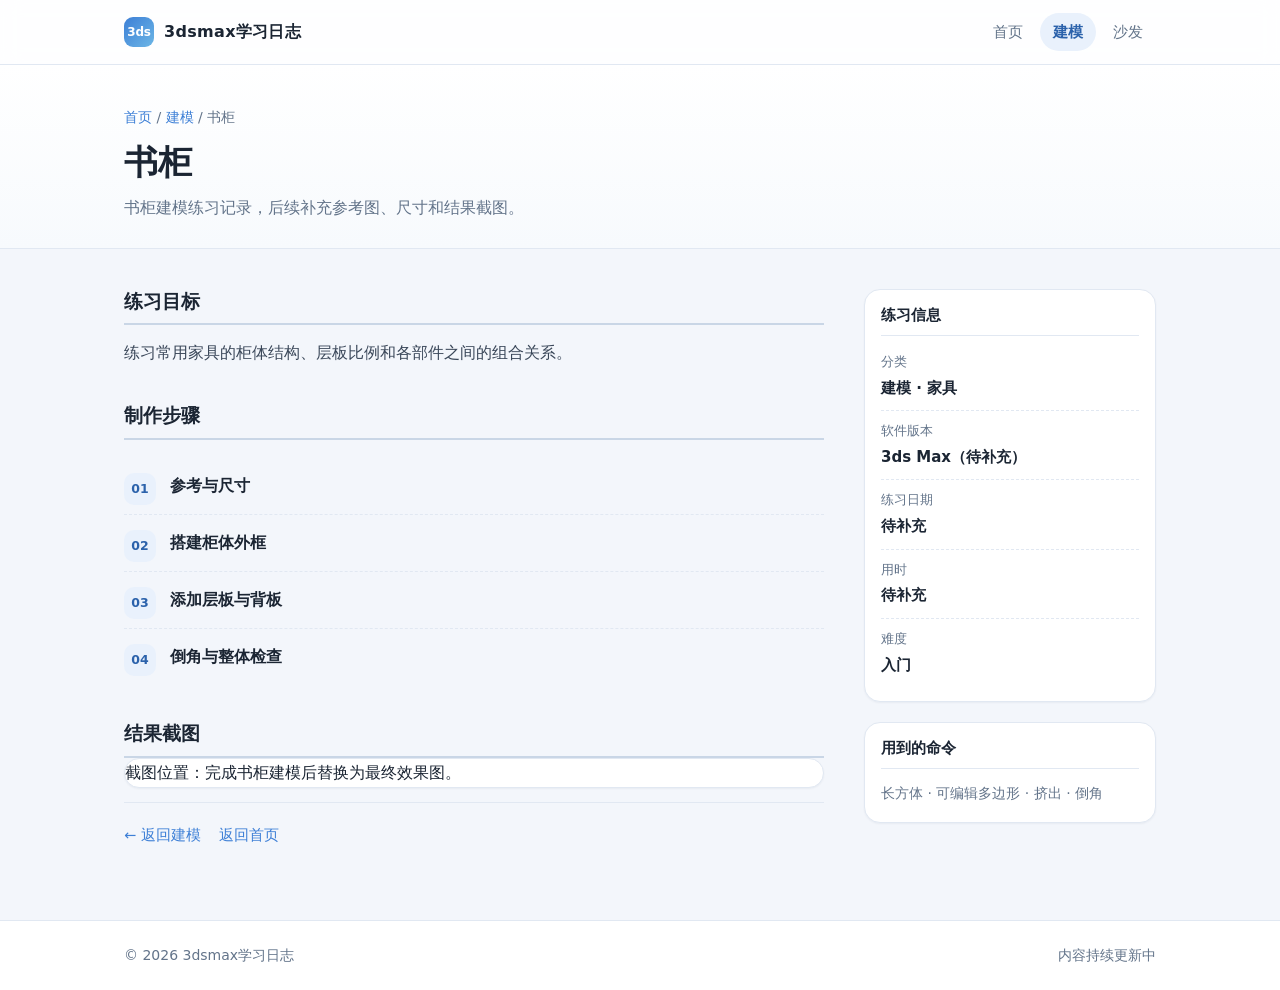
==== bookshelf.html @ 5139e010 "Add bookshelf phone and computer pages" ====
<!DOCTYPE html>
<html lang="zh-CN">
<head>
  <meta charset="UTF-8">
  <meta name="viewport" content="width=device-width, initial-scale=1">
  <title>书柜 · 建模 · 3dsmax学习日志</title>
  <meta name="description" content="3ds Max 书柜建模练习记录：结构、步骤与结果截图。">
  <link rel="stylesheet" href="assets/css/style.css">
</head>
<body>
  <a class="skip-link" href="#main">跳转到主要内容</a>

  <header class="site-header">
    <div class="wrap site-header__inner">
      <a class="brand" href="index.html">
        <span class="brand__mark" aria-hidden="true">3ds</span>
        <span class="brand__name">3dsmax学习日志</span>
      </a>
      <nav class="site-nav" aria-label="站点导航">
        <a href="index.html">首页</a>
        <a href="modeling.html" aria-current="page">建模</a>
        <a href="sofa.html">沙发</a>
      </nav>
    </div>
  </header>

  <main id="main">
    <div class="page-head">
      <div class="wrap">
        <p class="breadcrumb"><a href="index.html">首页</a> / <a href="modeling.html">建模</a> / 书柜</p>
        <h1 class="page-title">书柜</h1>
        <p class="page-lead">书柜建模练习记录，后续补充参考图、尺寸和结果截图。</p>
      </div>
    </div>

    <div class="page-body">
      <div class="wrap">
        <div class="log">
          <div class="log__main">
            <section>
              <h2 class="section-title">练习目标</h2>
              <p>练习常用家具的柜体结构、层板比例和各部件之间的组合关系。</p>
            </section>

            <section>
              <h2 class="section-title">制作步骤</h2>
              <ol class="step-list">
                <li><strong>参考与尺寸</strong></li>
                <li><strong>搭建柜体外框</strong></li>
                <li><strong>添加层板与背板</strong></li>
                <li><strong>倒角与整体检查</strong></li>
              </ol>
            </section>

            <section>
              <h2 class="section-title">结果截图</h2>
              <div class="shot">截图位置：完成书柜建模后替换为最终效果图。</div>
            </section>

            <p class="back-link">
              <a href="modeling.html">← 返回建模</a>
              <a href="index.html">返回首页</a>
            </p>
          </div>

          <aside class="log__side">
            <div class="side-card">
              <h2 class="side-card__title">练习信息</h2>
              <dl class="side-card__list">
                <div><dt>分类</dt><dd>建模 · 家具</dd></div>
                <div><dt>软件版本</dt><dd>3ds Max（待补充）</dd></div>
                <div><dt>练习日期</dt><dd>待补充</dd></div>
                <div><dt>用时</dt><dd>待补充</dd></div>
                <div><dt>难度</dt><dd>入门</dd></div>
              </dl>
            </div>

            <div class="side-card">
              <h2 class="side-card__title">用到的命令</h2>
              <p class="side-card__body">长方体 · 可编辑多边形 · 挤出 · 倒角</p>
            </div>
          </aside>
        </div>
      </div>
    </div>
  </main>

  <footer class="site-footer">
    <div class="wrap site-footer__inner">
      <span>© 2026 3dsmax学习日志</span>
      <span class="site-footer__note">内容持续更新中</span>
    </div>
  </footer>
</body>
</html>
---- assets/css/style.css ----
/* 3dsmax 学习日志 · 全站样式
   页面：index.html / modeling.html / sofa.html */

:root {
  --bg: #f3f6fb;
  --surface: #ffffff;
  --surface-soft: #f7fafd;
  --border: #e1e8f2;
  --border-strong: #c9d6e6;
  --text: #1b2533;
  --text-soft: #3a4759;
  --muted: #63748a;
  --accent: #3d7fd6;
  --accent-deep: #2b62ab;
  --accent-weak: #e9f1fc;
  --accent-line: #bcd6f5;
  --radius: 16px;
  --shadow: 0 1px 2px rgba(24, 43, 71, .05);
  --shadow-hover: 0 14px 30px rgba(24, 43, 71, .12);
  --wrap: 1080px;
}

* {
  box-sizing: border-box;
}

html {
  scroll-behavior: smooth;
}

body {
  margin: 0;
  background: var(--bg);
  color: var(--text);
  font-family: "Noto Sans SC", "PingFang SC", "Microsoft YaHei", "Hiragino Sans GB", system-ui, sans-serif;
  font-size: 16px;
  line-height: 1.75;
  -webkit-font-smoothing: antialiased;
}

img {
  max-width: 100%;
  display: block;
}

a {
  color: var(--accent);
  text-decoration: none;
}

a:hover {
  text-decoration: underline;
}

h1, h2, h3 {
  margin: 0;
  line-height: 1.3;
  font-weight: 700;
}

.wrap {
  max-width: var(--wrap);
  margin: 0 auto;
  padding: 0 24px;
}

.skip-link {
  position: absolute;
  left: -9999px;
}

.skip-link:focus {
  left: 16px;
  top: 12px;
  z-index: 20;
  padding: 8px 14px;
  background: var(--surface);
  border-radius: 8px;
}

/* ---------- 顶部导航 ---------- */

.site-header {
  position: sticky;
  top: 0;
  z-index: 5;
  background: rgba(255, 255, 255, .9);
  backdrop-filter: blur(10px);
  border-bottom: 1px solid var(--border);
}

.site-header__inner {
  display: flex;
  align-items: center;
  justify-content: space-between;
  gap: 24px;
  min-height: 64px;
  flex-wrap: wrap;
}

.brand {
  display: flex;
  align-items: center;
  gap: 10px;
  color: var(--text);
  font-weight: 700;
}

.brand:hover {
  text-decoration: none;
}

.brand__mark {
  display: grid;
  place-items: center;
  width: 30px;
  height: 30px;
  font-size: 12px;
  font-weight: 700;
  letter-spacing: -.02em;
  color: #fff;
  background: linear-gradient(135deg, var(--accent), #6cb6e6);
  border-radius: 9px;
}

.brand__name {
  letter-spacing: .02em;
}

.site-nav {
  display: flex;
  gap: 4px;
  flex-wrap: wrap;
}

.site-nav a {
  padding: 6px 13px;
  font-size: 15px;
  color: var(--muted);
  border-radius: 999px;
}

.site-nav a:hover {
  background: var(--accent-weak);
  color: var(--accent);
  text-decoration: none;
}

.site-nav a[aria-current="page"] {
  background: var(--accent-weak);
  color: var(--accent-deep);
  font-weight: 600;
}

/* ---------- 首页：导航栏融进展示图片上方 ---------- */

.page-home main {
  margin-top: calc(var(--header-h, 64px) * -1);
}

.page-home #main {
  scroll-margin-top: var(--header-h, 64px);
}

.page-home .site-header {
  background: none;
  backdrop-filter: none;
  border-bottom-color: transparent;
  transition: border-color .2s ease, box-shadow .2s ease;
}

.page-home .site-header.is-solid {
  background: rgba(255, 255, 255, .92);
  backdrop-filter: blur(10px);
  border-bottom-color: var(--border);
  box-shadow: 0 6px 18px rgba(24, 43, 71, .06);
}

/* ---------- 首页：展示图片（左右与上方通栏） ---------- */

.hero {
  padding: 0;
}

.hero__banner {
  position: relative;
  margin: 0;
  overflow: hidden;
  background: var(--surface);
}

.hero__banner img {
  width: 100%;
  height: auto;
  aspect-ratio: 2550 / 1378;
  max-height: 88vh;
  object-fit: cover;
  object-position: center top;
}

/* 图片顶部一层很轻的白纱：导航压在图上时字看得清，又不留下分界线 */
.page-home .hero__banner::after {
  content: "";
  position: absolute;
  inset: 0 0 auto;
  height: clamp(120px, 18vw, 240px);
  pointer-events: none;
  background: linear-gradient(180deg,
    rgba(255, 255, 255, .5) 0%,
    rgba(255, 255, 255, .34) 22%,
    rgba(255, 255, 255, .2) 40%,
    rgba(255, 255, 255, .11) 56%,
    rgba(255, 255, 255, .05) 72%,
    rgba(255, 255, 255, .015) 86%,
    rgba(255, 255, 255, 0) 100%);
}

.hero__head {
  padding: 34px 4px 0;
}

.hero__eyebrow {
  margin: 0 0 8px;
  font-size: 13px;
  font-weight: 600;
  letter-spacing: .18em;
  color: var(--accent);
  text-transform: uppercase;
}

.hero__title {
  font-size: clamp(28px, 4.4vw, 44px);
  letter-spacing: .01em;
}

.hero__lead {
  max-width: 64ch;
  margin: 14px 0 0;
  color: var(--text-soft);
}

.tag-list {
  display: flex;
  flex-wrap: wrap;
  gap: 8px;
  margin: 20px 0 0;
  padding: 0;
  list-style: none;
}

.tag-list li {
  padding: 3px 12px;
  font-size: 13px;
  color: var(--muted);
  background: #eef3fa;
  border: 1px solid var(--border);
  border-radius: 999px;
}

/* ---------- 卡片入口 ---------- */

.cards {
  padding: 40px 0 72px;
}

.section-title {
  padding-bottom: 10px;
  font-size: 22px;
  border-bottom: 2px solid var(--border-strong);
}

.section-desc {
  margin: 12px 0 26px;
  font-size: 15px;
  color: var(--muted);
}

.card-grid {
  display: grid;
  grid-template-columns: repeat(auto-fill, minmax(min(230px, 100%), 1fr));
  gap: 20px;
}

.card {
  position: relative;
  display: flex;
  flex-direction: column;
  gap: 8px;
  padding: 24px 22px 20px;
  overflow: hidden;
  color: inherit;
  background: var(--surface);
  border: 1px solid var(--border);
  border-radius: var(--radius);
  box-shadow: var(--shadow);
  transition: transform .18s ease, box-shadow .18s ease, border-color .18s ease;
}

.card::before {
  content: "";
  position: absolute;
  inset: 0 0 auto;
  height: 3px;
  background: linear-gradient(90deg, var(--accent), #79bdea);
  transform: scaleX(0);
  transform-origin: left;
  transition: transform .22s ease;
}

.card:hover,
.card:focus-visible {
  transform: translateY(-4px);
  border-color: var(--accent);
  box-shadow: var(--shadow-hover);
  text-decoration: none;
}

.card:hover::before,
.card:focus-visible::before {
  transform: scaleX(1);
}

.card__index {
  font-size: 13px;
  font-weight: 700;
  letter-spacing: .12em;
  color: var(--accent);
}

.card__title {
  font-size: 19px;
}

.card__desc {
  flex: 1;
  margin: 0;
  font-size: 14px;
  color: var(--muted);
}

.card__more {
  margin-top: 6px;
  font-size: 14px;
  font-weight: 600;
  color: var(--accent);
}

.card__more::after {
  content: " →";
}

.card--todo {
  background: repeating-linear-gradient(135deg, #fdfefe, #fdfefe 12px, #f4f8fd 12px, #f4f8fd 24px);
  border-style: dashed;
}

.card--todo .card__index,
.card--todo .card__more {
  color: var(--muted);
}

.card--todo::before {
  display: none;
}

/* ---------- 内页页头 ---------- */

.page-head {
  padding: 40px 0 26px;
  background: linear-gradient(180deg, #ffffff, #f7fafd);
  border-bottom: 1px solid var(--border);
}

.breadcrumb {
  margin: 0 0 10px;
  font-size: 14px;
  color: var(--muted);
}

.page-title {
  font-size: clamp(24px, 3.4vw, 34px);
}

.page-lead {
  max-width: 64ch;
  margin: 10px 0 0;
  color: var(--muted);
}

.page-body {
  padding: 40px 0 72px;
}

/* ---------- 日志正文 ---------- */

.log {
  display: grid;
  grid-template-columns: minmax(0, 1fr) 292px;
  gap: 40px;
  align-items: start;
}

.log__main > section + section {
  margin-top: 36px;
}

.log__main .section-title {
  font-size: 19px;
}

.log__main p {
  margin: 14px 0 0;
  color: var(--text-soft);
}

.step-list {
  margin: 18px 0 0;
  padding: 0;
  list-style: none;
  counter-reset: step;
}

.step-list > li {
  position: relative;
  padding: 14px 0 14px 46px;
  border-bottom: 1px dashed var(--border);
}

.step-list > li:last-child {
  border-bottom: 0;
}

.step-list > li::before {
  counter-increment: step;
  content: counter(step, decimal-leading-zero);
  position: absolute;
  left: 0;
  top: 15px;
  display: grid;
  place-items: center;
  width: 32px;
  height: 32px;
  font-size: 12.5px;
  font-weight: 700;
  color: var(--accent-deep);
  background: var(--accent-weak);
  border-radius: 10px;
}

.step-list strong {
  display: block;
}

.step-list span {
  font-size: 14px;
  color: var(--muted);
}

.shot {
  margin: 0;
  overflow: hidden;
  background: var(--surface);
  border: 1px solid var(--border);
  border-radius: var(--radius);
  box-shadow: var(--shadow);
}

.shot img {
  width: 100%;
  height: auto;
}

.shot figcaption {
  padding: 10px 14px;
  font-size: 13px;
  color: var(--muted);
  border-top: 1px solid var(--border);
}

.shot-gallery {
  display: grid;
  gap: 18px;
  margin-top: 18px;
}

.note-table {
  width: 100%;
  margin: 18px 0 0;
  border-collapse: collapse;
  font-size: 14.5px;
  background: var(--surface);
  border: 1px solid var(--border);
  border-radius: var(--radius);
  overflow: hidden;
}

.note-table caption {
  padding-bottom: 10px;
  font-size: 13px;
  color: var(--muted);
  text-align: left;
}

.note-table th,
.note-table td {
  padding: 11px 16px;
  text-align: left;
  border-bottom: 1px solid var(--border);
}

.note-table th {
  width: 34%;
  font-weight: 600;
  color: var(--muted);
  background: var(--surface-soft);
}

.note-table tr:last-child th,
.note-table tr:last-child td {
  border-bottom: 0;
}

.back-link {
  display: flex;
  gap: 18px;
  flex-wrap: wrap;
  margin-top: 44px;
  padding-top: 20px;
  font-size: 14.5px;
  border-top: 1px solid var(--border);
}

/* ---------- 侧栏 ---------- */

.side-card {
  overflow: hidden;
  background: var(--surface);
  border: 1px solid var(--border);
  border-radius: var(--radius);
  box-shadow: var(--shadow);
}

.side-card + .side-card {
  margin-top: 20px;
}

.side-card__title {
  margin: 16px 16px 0;
  padding-bottom: 10px;
  font-size: 15px;
  border-bottom: 1px solid var(--border);
}

.side-card__list {
  margin: 0;
  padding: 6px 16px 14px;
}

.side-card__list > div {
  padding: 9px 0;
  border-bottom: 1px dashed var(--border);
}

.side-card__list > div:last-child {
  border-bottom: 0;
}

.side-card__list dt {
  font-size: 12.5px;
  color: var(--muted);
}

.side-card__list dd {
  margin: 2px 0 0;
  font-size: 15px;
  font-weight: 600;
}

.side-card__body {
  margin: 12px 16px 16px;
  font-size: 14px;
  color: var(--muted);
}

/* ---------- 页脚 ---------- */

.site-footer {
  background: var(--surface);
  border-top: 1px solid var(--border);
}

.site-footer__inner {
  display: flex;
  align-items: center;
  justify-content: space-between;
  gap: 12px;
  flex-wrap: wrap;
  padding-top: 22px;
  padding-bottom: 22px;
  font-size: 14px;
  color: var(--muted);
}

/* ---------- 响应式 ---------- */

@media (max-width: 960px) {
  .log {
    grid-template-columns: minmax(0, 1fr);
    gap: 32px;
  }
}

@media (max-width: 620px) {
  /* 没有脚本时导航会折成两行，用这个高度兜底，图片上方才不会露出空隙 */
  html {
    --header-h: 113px;
  }

  .wrap {
    padding: 0 18px;
  }

  .site-header__inner {
    min-height: 0;
    padding-top: 10px;
    padding-bottom: 10px;
  }

  .hero__banner img {
    min-height: 240px;
  }

  .hero__head {
    padding-top: 26px;
  }

  .note-table th {
    width: 40%;
    padding: 10px 12px;
  }

  .note-table td {
    padding: 10px 12px;
  }
}
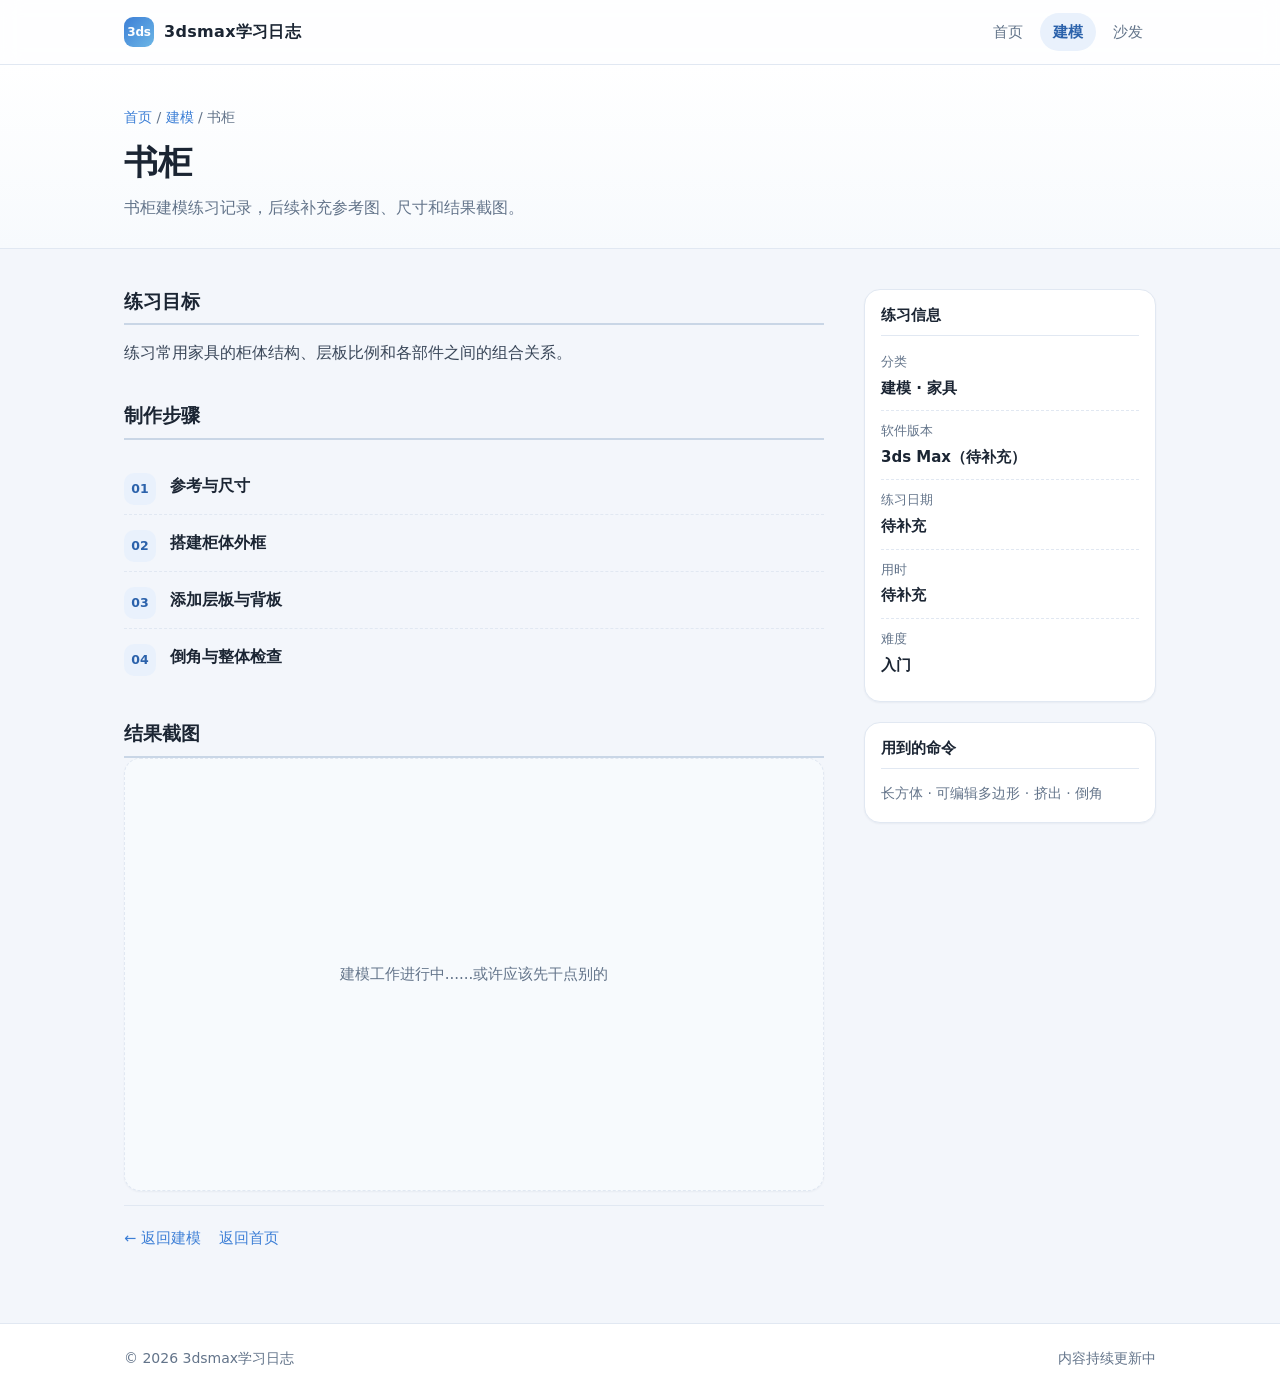
==== commit 174887a4: "Add modeling progress placeholders" ====
--- a/bookshelf.html
+++ b/bookshelf.html
@@ -54,7 +54,11 @@
 
             <section>
               <h2 class="section-title">结果截图</h2>
-              <div class="shot">截图位置：完成书柜建模后替换为最终效果图。</div>
+              <div class="shot shot--placeholder"
+                   role="img"
+                   aria-label="建模工作进行中......或许应该先干点别的">
+                <span class="shot__placeholder-text">建模工作进行中......或许应该先干点别的</span>
+              </div>
             </section>
 
             <p class="back-link">
--- a/assets/css/style.css
+++ b/assets/css/style.css
@@ -281,6 +281,11 @@
   gap: 20px;
 }
 
+.card-grid--stacked {
+  grid-template-columns: minmax(0, calc(50% - 10px));
+  justify-content: start;
+}
+
 .card {
   position: relative;
   display: flex;
@@ -361,6 +366,47 @@
 
 .card--todo::before {
   display: none;
+}
+
+.card--feature {
+  justify-content: flex-end;
+  min-height: 340px;
+  padding: 28px 24px 24px;
+  color: #fff;
+  background-color: #253b2a;
+  background-image:
+    linear-gradient(180deg, rgba(15, 30, 20, .08) 0%, rgba(15, 30, 20, .18) 38%, rgba(10, 24, 15, .92) 100%),
+    url("../img/modeling-card.jpg");
+  background-position: center 34%;
+  background-size: cover;
+  border-color: rgba(255, 255, 255, .32);
+}
+
+.card--feature .card__index {
+  color: #e4f2df;
+  text-shadow: 0 1px 8px rgba(0, 0, 0, .45);
+}
+
+.card--feature .card__title {
+  font-size: 30px;
+  line-height: 1.15;
+  text-shadow: 0 2px 12px rgba(0, 0, 0, .55);
+}
+
+.card--feature .card__desc {
+  flex: 0;
+  max-width: 42ch;
+  color: rgba(255, 255, 255, .92);
+  text-shadow: 0 1px 8px rgba(0, 0, 0, .5);
+}
+
+.card--feature .card__more {
+  color: #fff;
+}
+
+.card--feature:hover,
+.card--feature:focus-visible {
+  border-color: rgba(255, 255, 255, .72);
 }
 
 /* ---------- 内页页头 ---------- */
@@ -465,6 +511,23 @@
   box-shadow: var(--shadow);
 }
 
+.shot--placeholder {
+  display: grid;
+  place-items: center;
+  aspect-ratio: 1848 / 1143;
+  padding: 32px;
+  text-align: center;
+  background: var(--surface-soft);
+  border-style: dashed;
+}
+
+.shot__placeholder-text {
+  max-width: 30ch;
+  font-size: 15px;
+  line-height: 1.8;
+  color: var(--muted);
+}
+
 .shot img {
   width: 100%;
   height: auto;
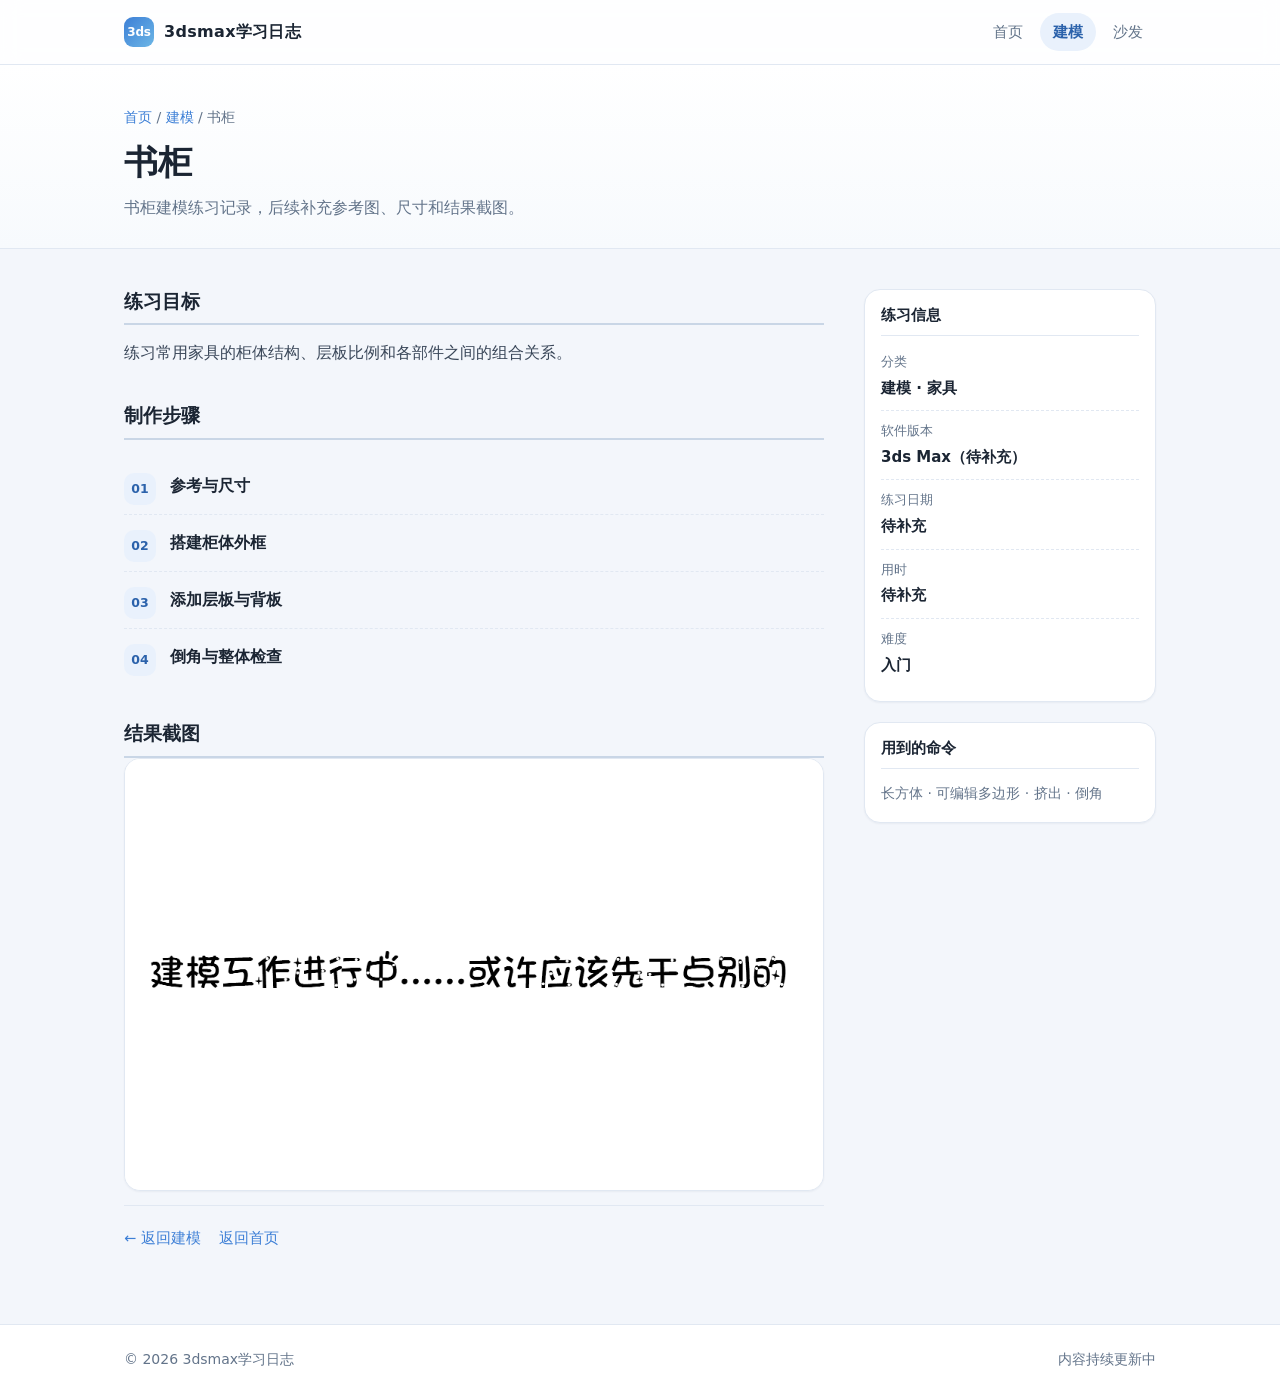
==== commit 8176cee8: "Add progress image to model result sections" ====
--- a/bookshelf.html
+++ b/bookshelf.html
@@ -54,11 +54,11 @@
 
             <section>
               <h2 class="section-title">结果截图</h2>
-              <div class="shot shot--placeholder"
-                   role="img"
-                   aria-label="建模工作进行中......或许应该先干点别的">
-                <span class="shot__placeholder-text">建模工作进行中......或许应该先干点别的</span>
-              </div>
+              <figure class="shot">
+                <img src="assets/img/modeling-progress.png"
+                     alt="建模工作进行中......或许应该先干点别的"
+                     width="1848" height="1143" loading="lazy">
+              </figure>
             </section>
 
             <p class="back-link">
--- a/assets/css/style.css
+++ b/assets/css/style.css
@@ -511,23 +511,6 @@
   box-shadow: var(--shadow);
 }
 
-.shot--placeholder {
-  display: grid;
-  place-items: center;
-  aspect-ratio: 1848 / 1143;
-  padding: 32px;
-  text-align: center;
-  background: var(--surface-soft);
-  border-style: dashed;
-}
-
-.shot__placeholder-text {
-  max-width: 30ch;
-  font-size: 15px;
-  line-height: 1.8;
-  color: var(--muted);
-}
-
 .shot img {
   width: 100%;
   height: auto;
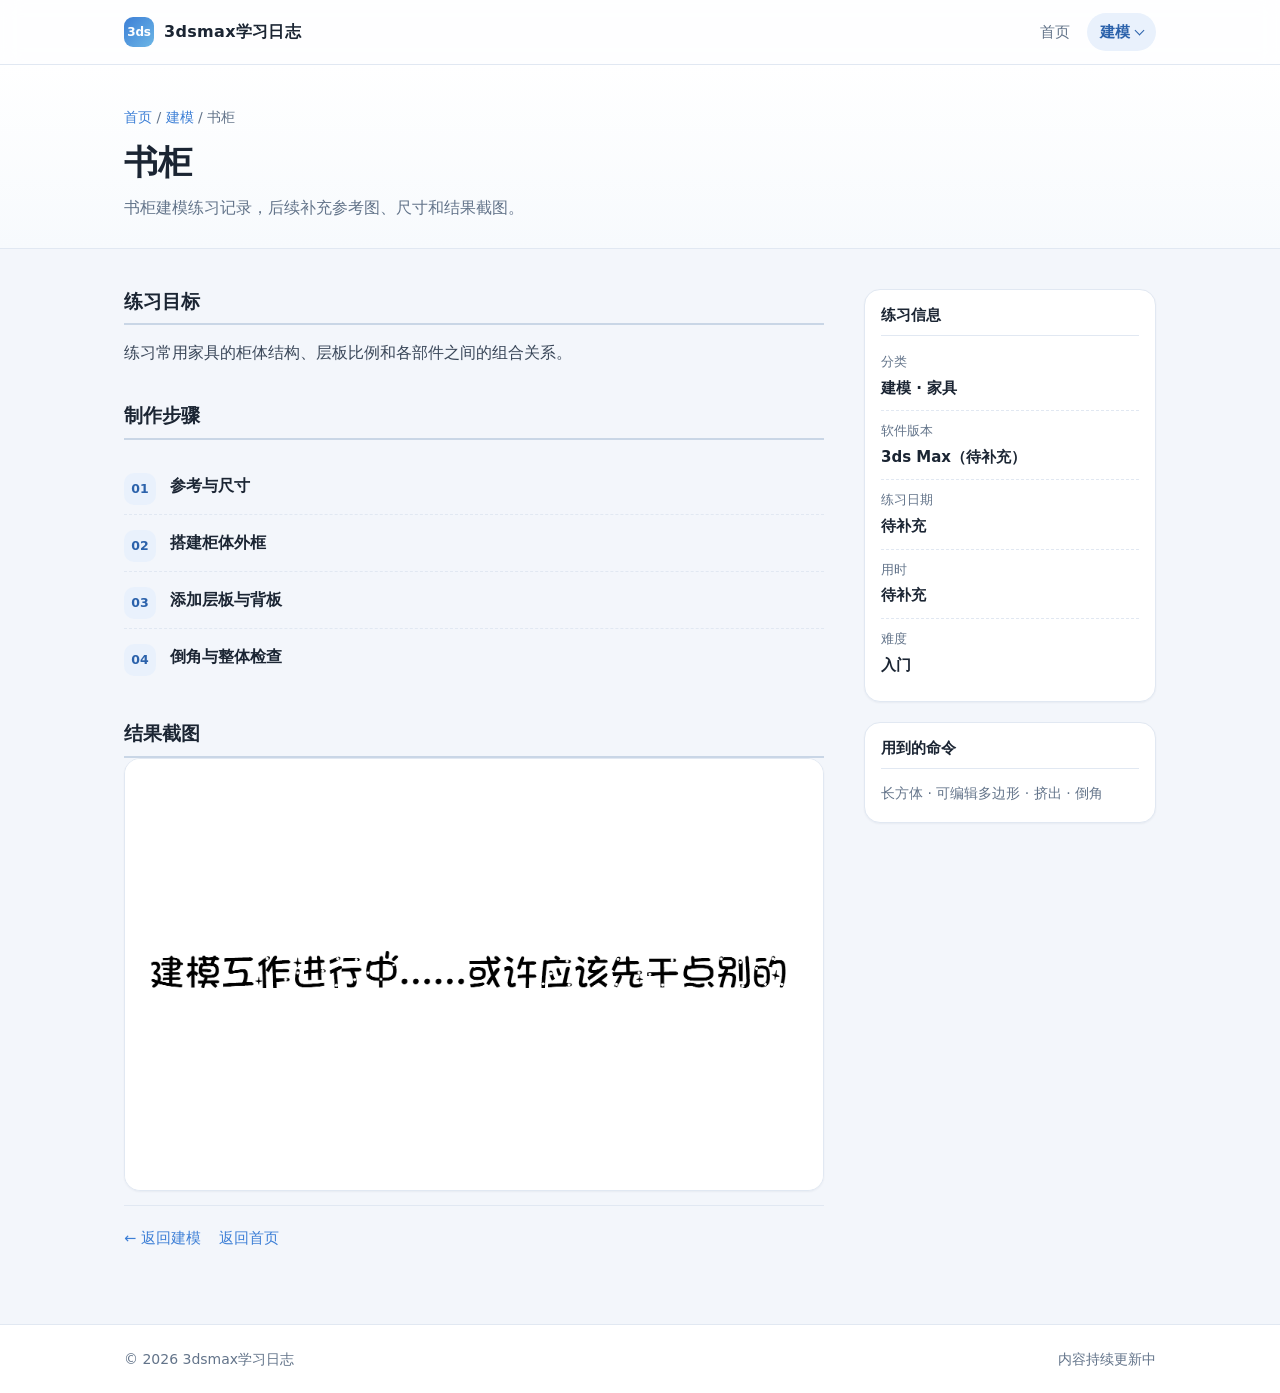
==== commit 2b64cc18: "Add modeling dropdown navigation" ====
--- a/bookshelf.html
+++ b/bookshelf.html
@@ -18,8 +18,15 @@
       </a>
       <nav class="site-nav" aria-label="站点导航">
         <a href="index.html">首页</a>
-        <a href="modeling.html" aria-current="page">建模</a>
-        <a href="sofa.html">沙发</a>
+        <div class="site-nav__dropdown is-current">
+          <a class="site-nav__parent" href="modeling.html" aria-haspopup="true">建模</a>
+          <div class="site-nav__submenu">
+            <a href="sofa.html">沙发</a>
+            <a href="bookshelf.html" aria-current="page">书柜</a>
+            <a href="phone.html">手机</a>
+            <a href="computer.html">电脑</a>
+          </div>
+        </div>
       </nav>
     </div>
   </header>
--- a/assets/css/style.css
+++ b/assets/css/style.css
@@ -129,8 +129,71 @@
 
 .site-nav {
   display: flex;
+  align-items: center;
   gap: 4px;
   flex-wrap: wrap;
+}
+
+.site-nav__dropdown {
+  position: relative;
+}
+
+.site-nav__dropdown::after {
+  content: "";
+  position: absolute;
+  top: 100%;
+  left: 0;
+  right: 0;
+  height: 10px;
+}
+
+.site-nav__parent {
+  display: flex;
+  align-items: center;
+  gap: 6px;
+}
+
+.site-nav__parent::after {
+  content: "";
+  width: 6px;
+  height: 6px;
+  margin-top: -3px;
+  border-right: 1.5px solid currentColor;
+  border-bottom: 1.5px solid currentColor;
+  transform: rotate(45deg);
+  transition: transform .18s ease;
+}
+
+.site-nav__dropdown:hover .site-nav__parent::after,
+.site-nav__dropdown:focus-within .site-nav__parent::after {
+  margin-top: 3px;
+  transform: rotate(225deg);
+}
+
+.site-nav__submenu {
+  position: absolute;
+  top: calc(100% + 10px);
+  left: 50%;
+  z-index: 20;
+  display: grid;
+  min-width: 126px;
+  gap: 2px;
+  padding: 8px;
+  visibility: hidden;
+  opacity: 0;
+  background: rgba(255, 255, 255, .98);
+  border: 1px solid var(--border);
+  border-radius: 12px;
+  box-shadow: 0 14px 34px rgba(24, 43, 71, .14);
+  transform: translate(-50%, -6px);
+  transition: opacity .16s ease, transform .16s ease, visibility .16s ease;
+}
+
+.site-nav__dropdown:hover .site-nav__submenu,
+.site-nav__dropdown:focus-within .site-nav__submenu {
+  visibility: visible;
+  opacity: 1;
+  transform: translate(-50%, 0);
 }
 
 .site-nav a {
@@ -150,6 +213,19 @@
   background: var(--accent-weak);
   color: var(--accent-deep);
   font-weight: 600;
+}
+
+.site-nav__dropdown.is-current > .site-nav__parent {
+  background: var(--accent-weak);
+  color: var(--accent-deep);
+  font-weight: 600;
+}
+
+.site-nav__submenu a {
+  padding: 8px 12px;
+  font-size: 14px;
+  text-align: left;
+  white-space: nowrap;
 }
 
 /* ---------- 首页：导航栏融进展示图片上方 ---------- */
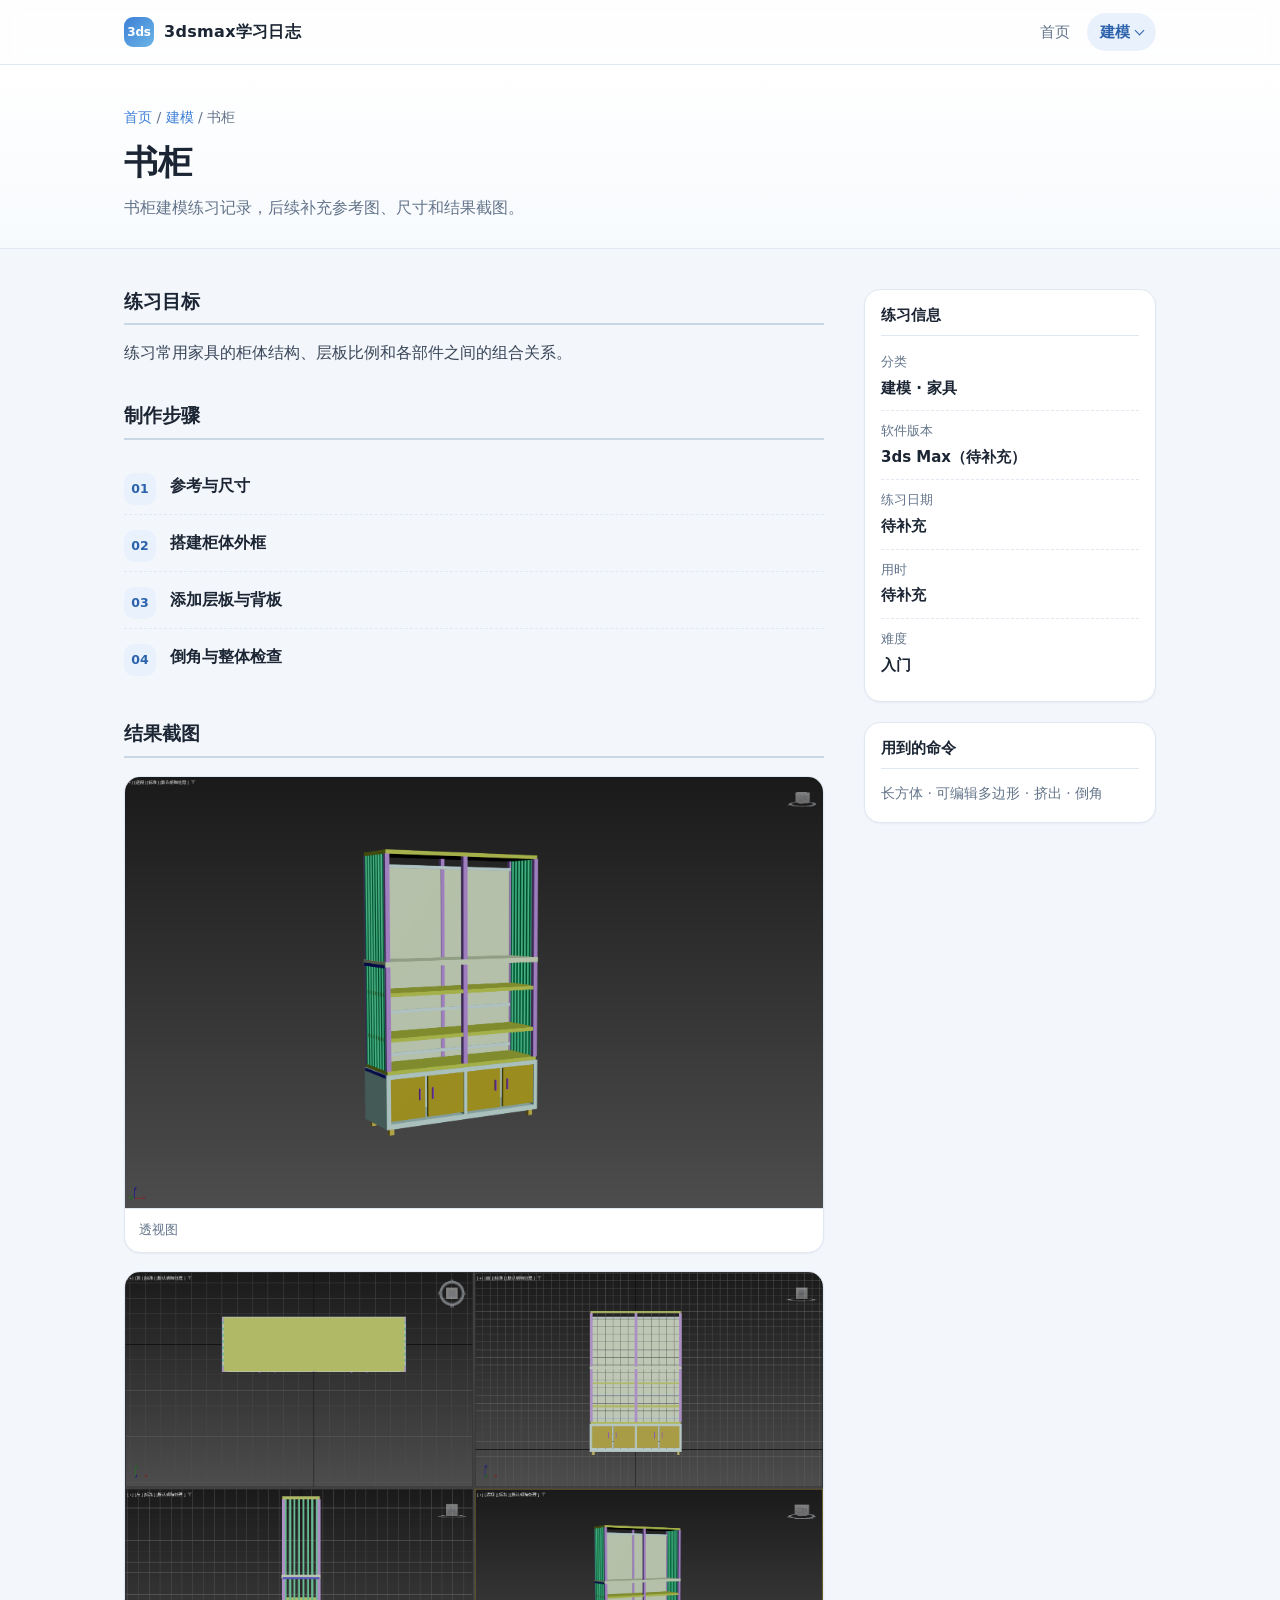
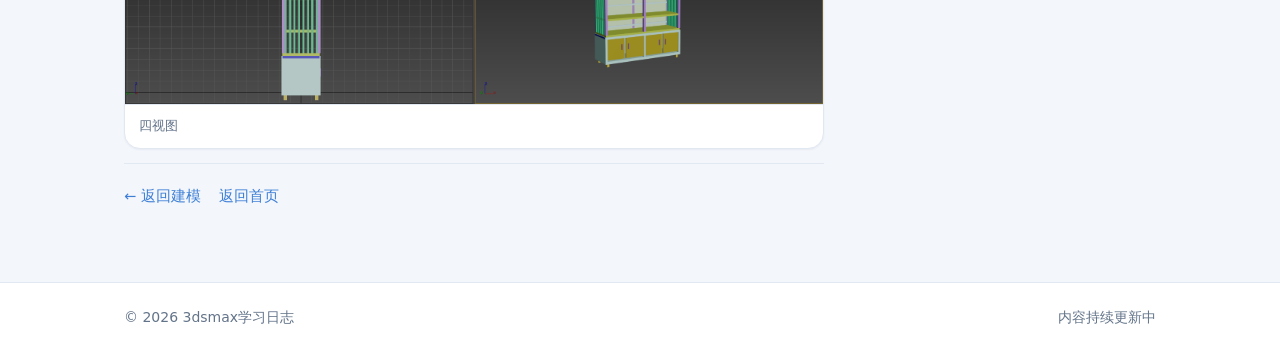
==== commit c08d69ec: "Add bookshelf result screenshots" ====
--- a/bookshelf.html
+++ b/bookshelf.html
@@ -5,7 +5,7 @@
   <meta name="viewport" content="width=device-width, initial-scale=1">
   <title>书柜 · 建模 · 3dsmax学习日志</title>
   <meta name="description" content="3ds Max 书柜建模练习记录：结构、步骤与结果截图。">
-  <link rel="stylesheet" href="assets/css/style.css">
+  <link rel="stylesheet" href="assets/css/style.css?v=20261029-nav2">
 </head>
 <body>
   <a class="skip-link" href="#main">跳转到主要内容</a>
@@ -61,11 +61,20 @@
 
             <section>
               <h2 class="section-title">结果截图</h2>
-              <figure class="shot">
-                <img src="assets/img/modeling-progress.png"
-                     alt="建模工作进行中......或许应该先干点别的"
-                     width="1848" height="1143" loading="lazy">
-              </figure>
+              <div class="shot-gallery">
+                <figure class="shot">
+                  <img src="assets/img/bookshelf-result-perspective.png"
+                       alt="书柜建模完成后的透视图"
+                       width="1848" height="1143" loading="lazy">
+                  <figcaption>透视图</figcaption>
+                </figure>
+                <figure class="shot">
+                  <img src="assets/img/bookshelf-result-views.png"
+                       alt="书柜模型在顶视图、前视图、左视图和透视图中的结果截图"
+                       width="1852" height="1147" loading="lazy">
+                  <figcaption>四视图</figcaption>
+                </figure>
+              </div>
             </section>
 
             <p class="back-link">
--- a/assets/css/style.css
+++ b/assets/css/style.css
@@ -172,20 +172,23 @@
 
 .site-nav__submenu {
   position: absolute;
-  top: calc(100% + 10px);
-  left: 50%;
+  top: calc(100% + 8px);
+  left: 0;
   z-index: 20;
-  display: grid;
-  min-width: 126px;
+  display: flex;
+  width: 148px;
+  flex-direction: column;
+  align-items: stretch;
   gap: 2px;
   padding: 8px;
   visibility: hidden;
   opacity: 0;
+  pointer-events: none;
   background: rgba(255, 255, 255, .98);
   border: 1px solid var(--border);
   border-radius: 12px;
   box-shadow: 0 14px 34px rgba(24, 43, 71, .14);
-  transform: translate(-50%, -6px);
+  transform: translateY(-6px);
   transition: opacity .16s ease, transform .16s ease, visibility .16s ease;
 }
 
@@ -193,7 +196,8 @@
 .site-nav__dropdown:focus-within .site-nav__submenu {
   visibility: visible;
   opacity: 1;
-  transform: translate(-50%, 0);
+  pointer-events: auto;
+  transform: translateY(0);
 }
 
 .site-nav a {
